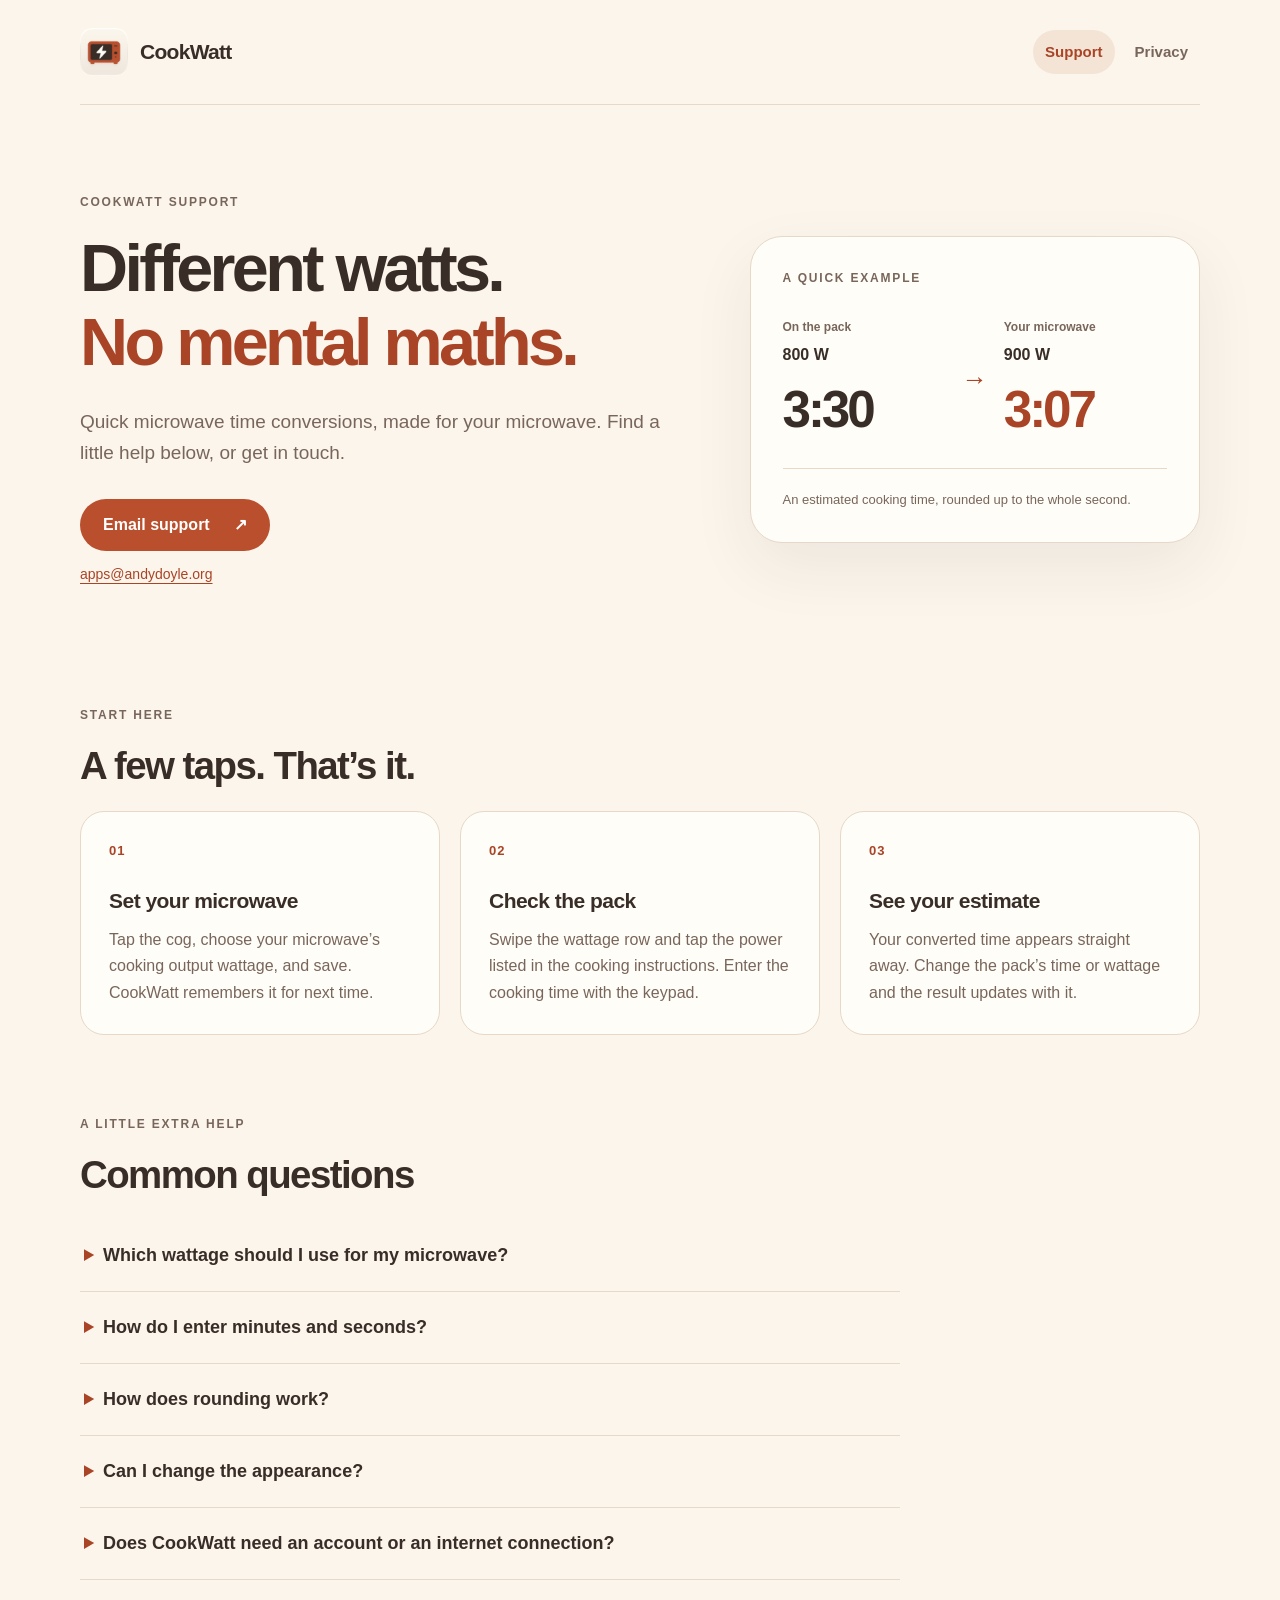
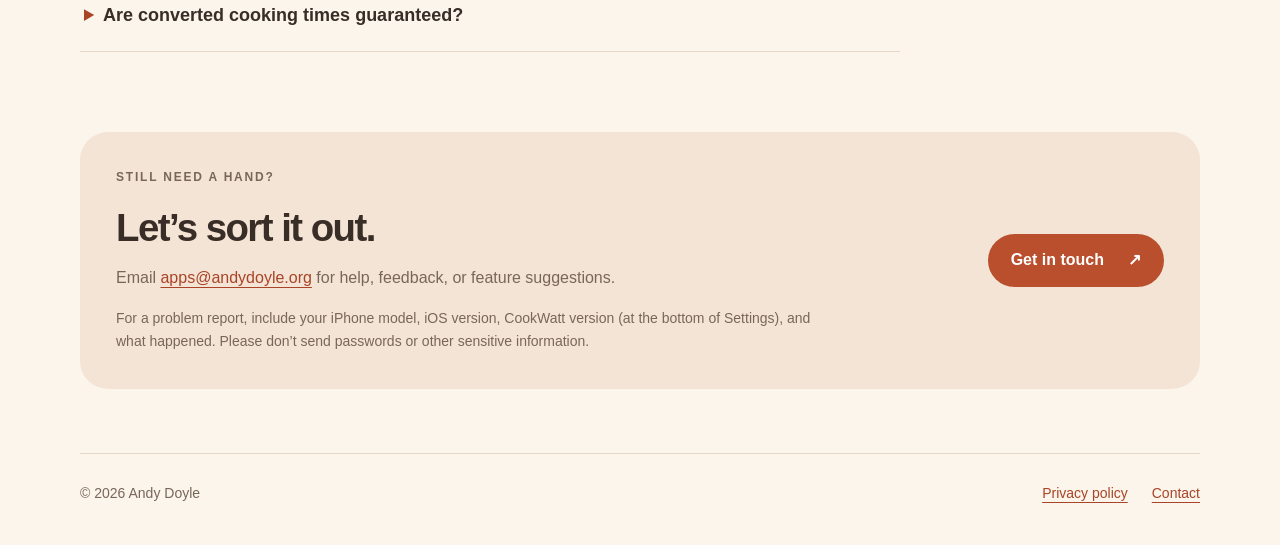
==== index.html @ 66868903 "Publish themed CookWatt support and privacy website Co-authored-by: Copilot <223556219+Copilot@users" ====
<!doctype html>
<html lang="en-GB">
  <head>
    <meta charset="utf-8">
    <meta name="viewport" content="width=device-width, initial-scale=1">
    <meta name="color-scheme" content="light dark">
    <meta name="description" content="Help with CookWatt, the simple iPhone microwave cooking-time converter. Usage tips, frequently asked questions, and email support.">
    <meta http-equiv="Content-Security-Policy" content="default-src 'self'; img-src 'self'; style-src 'self'; object-src 'none'; base-uri 'none'; form-action 'none'">
    <meta name="referrer" content="no-referrer">
    <title>CookWatt Support — Microwave times. Made simple.</title>
    <link rel="canonical" href="https://andymdoyle.github.io/CookWatt-support/">
    <link rel="icon" type="image/png" href="assets/icon-light.png">
    <link rel="icon" type="image/png" href="assets/icon-dark.png" media="(prefers-color-scheme: dark)">
    <link rel="stylesheet" href="styles.css">
  </head>
  <body>
    <a class="skip-link" href="#main">Skip to content</a>
    <header class="site-header">
      <a class="brand" href="./" aria-label="CookWatt support home">
        <picture>
          <source srcset="assets/icon-dark.png" media="(prefers-color-scheme: dark)">
          <img src="assets/icon-light.png" width="48" height="48" alt="">
        </picture>
        <span>CookWatt</span>
      </a>
      <nav aria-label="Main navigation">
        <a href="./" aria-current="page">Support</a>
        <a href="privacy.html">Privacy</a>
      </nav>
    </header>
    <main id="main">
      <section class="hero" aria-labelledby="hero-title">
        <div>
          <p class="eyebrow">CookWatt support</p>
          <h1 id="hero-title">Different watts.<span>No mental maths.</span></h1>
          <p class="intro">Quick microwave time conversions, made for your microwave. Find a little help below, or get in touch.</p>
          <a class="button" href="mailto:apps@andydoyle.org?subject=CookWatt%20support">Email support <span aria-hidden="true">↗</span></a>
          <p class="contact-address"><a href="mailto:apps@andydoyle.org">apps@andydoyle.org</a></p>
        </div>
        <aside class="example" aria-labelledby="example-title">
          <p class="eyebrow" id="example-title">A quick example</p>
          <div class="conversion">
            <dl>
              <dt>On the pack <span>800 W</span></dt>
              <dd>3:30</dd>
            </dl>
            <span class="conversion-arrow" aria-hidden="true">→</span>
            <dl>
              <dt>Your microwave <span>900 W</span></dt>
              <dd class="converted">3:07</dd>
            </dl>
          </div>
          <p class="example-note">An estimated cooking time, rounded up to the whole second.</p>
        </aside>
      </section>

      <section class="section" aria-labelledby="getting-started">
        <p class="eyebrow">Start here</p>
        <h2 id="getting-started">A few taps. That’s it.</h2>
        <div class="steps">
          <article class="card">
            <span class="step-number" aria-hidden="true">01</span>
            <h3>Set your microwave</h3>
            <p>Tap the cog, choose your microwave’s cooking output wattage, and save. CookWatt remembers it for next time.</p>
          </article>
          <article class="card">
            <span class="step-number" aria-hidden="true">02</span>
            <h3>Check the pack</h3>
            <p>Swipe the wattage row and tap the power listed in the cooking instructions. Enter the cooking time with the keypad.</p>
          </article>
          <article class="card">
            <span class="step-number" aria-hidden="true">03</span>
            <h3>See your estimate</h3>
            <p>Your converted time appears straight away. Change the pack’s time or wattage and the result updates with it.</p>
          </article>
        </div>
      </section>

      <section class="section faq" aria-labelledby="questions">
        <p class="eyebrow">A little extra help</p>
        <h2 id="questions">Common questions</h2>
        <details>
          <summary>Which wattage should I use for my microwave?</summary>
          <div class="answer"><p>Use the <strong>cooking output power</strong>, not the electrical input power. Check the label on the door, the appliance’s manual, or the manufacturer’s specifications. In Settings, choose a wattage button or enter a whole number between 100 and 3000 W.</p></div>
        </details>
        <details>
          <summary>How do I enter minutes and seconds?</summary>
          <div class="answer"><p>The last two digits are seconds. Type <strong>130 for 1 minute 30 seconds</strong>, <strong>200 for 2 minutes</strong>, or <strong>45 for 45 seconds</strong>. Use C to clear the time or backspace to remove the last digit.</p></div>
        </details>
        <details>
          <summary>How does rounding work?</summary>
          <div class="answer"><p>Open Settings and choose Round up or Round down. For example, a calculated time of 45.6 seconds becomes 46 seconds when rounding up, or 45 seconds when rounding down. Tap Save settings to apply your choice.</p></div>
        </details>
        <details>
          <summary>Can I change the appearance?</summary>
          <div class="answer"><p>Yes. In Settings, choose Light, Dark, or Follow system, then save. Follow system is the default and follows your iPhone’s appearance. The Home Screen icon’s appearance is controlled separately by iOS.</p></div>
        </details>
        <details>
          <summary>Does CookWatt need an account or an internet connection?</summary>
          <div class="answer"><p>No account is needed, and cooking-time calculations work offline. Your microwave wattage, rounding choice, and theme preference are saved on your device. See the <a href="privacy.html">privacy policy</a> for more detail.</p></div>
        </details>
        <details>
          <summary>Are converted cooking times guaranteed?</summary>
          <div class="answer"><p>No. CookWatt estimates a cooking time using the ratio between the pack’s wattage and your microwave’s wattage. Food, appliances, containers, and cooking programmes vary. Follow all other cooking instructions, including stirring and standing times, and check that food is piping hot throughout.</p></div>
        </details>
      </section>

      <section class="contact-panel section" aria-labelledby="contact">
        <div>
          <p class="eyebrow">Still need a hand?</p>
          <h2 id="contact">Let’s sort it out.</h2>
          <p>Email <a href="mailto:apps@andydoyle.org">apps@andydoyle.org</a> for help, feedback, or feature suggestions.</p>
          <p class="muted">For a problem report, include your iPhone model, iOS version, CookWatt version (at the bottom of Settings), and what happened. Please don’t send passwords or other sensitive information.</p>
        </div>
        <a class="button" href="mailto:apps@andydoyle.org?subject=CookWatt%20support">Get in touch <span aria-hidden="true">↗</span></a>
      </section>
    </main>
    <footer class="site-footer">
      <p>© 2026 Andy Doyle</p>
      <div><a href="privacy.html">Privacy policy</a><a href="mailto:apps@andydoyle.org">Contact</a></div>
    </footer>
  </body>
</html>
---- styles.css ----
:root {
  color-scheme: light dark;
  --background: #fbf5ec;
  --surface: #fffdf8;
  --text: #392d27;
  --secondary: #79665b;
  --accent: #b94f2d;
  --accent-text: #a94426;
  --on-accent: #ffffff;
  --soft: #f4e4d6;
  --border: #e7d8c8;
  --shadow: 0 24px 64px rgb(57 45 39 / 7%);
  font-family: -apple-system, BlinkMacSystemFont, "Segoe UI", sans-serif;
  font-size: 16px;
  line-height: 1.65;
  -webkit-text-size-adjust: 100%;
}

@media (prefers-color-scheme: dark) {
  :root {
    --background: #1e1916;
    --surface: #2c2420;
    --text: #f8eee4;
    --secondary: #c6b3a4;
    --accent: #f2ab85;
    --accent-text: #f2ab85;
    --on-accent: #2c1b14;
    --soft: #3d2b23;
    --border: #4b3a30;
    --shadow: 0 24px 64px rgb(0 0 0 / 12%);
  }
}

* {
  box-sizing: border-box;
}

body {
  margin: 0;
  background: var(--background);
  color: var(--text);
}

a {
  color: var(--accent-text);
  text-decoration-thickness: 1px;
  text-underline-offset: 4px;
}

a:hover {
  text-decoration-thickness: 2px;
}

:focus-visible {
  outline: 3px solid var(--accent);
  outline-offset: 5px;
  border-radius: 4px;
}

.skip-link {
  position: absolute;
  z-index: 2;
  top: 12px;
  left: 16px;
  padding: 12px 20px;
  background: var(--surface);
  transform: translateY(-160%);
}

.skip-link:focus {
  transform: translateY(0);
}

.site-header,
main,
.site-footer {
  width: min(1120px, calc(100% - 48px));
  margin-inline: auto;
}

.site-header {
  display: flex;
  justify-content: space-between;
  align-items: center;
  gap: 16px;
  padding-block: 28px;
  border-bottom: 1px solid var(--border);
}

.brand {
  display: inline-flex;
  align-items: center;
  gap: 12px;
  color: var(--text);
  font-size: 21px;
  font-weight: 750;
  letter-spacing: -0.7px;
  text-decoration: none;
}

.brand picture,
.brand img {
  display: block;
  flex-shrink: 0;
}

nav {
  display: flex;
  gap: 8px;
}

nav a {
  display: inline-flex;
  align-items: center;
  min-height: 44px;
  padding: 8px 12px;
  color: var(--secondary);
  text-decoration: none;
  font-size: 15px;
  font-weight: 600;
}

nav a[aria-current="page"] {
  border-radius: 999px;
  background: var(--soft);
  color: var(--accent-text);
}

h1,
h2,
h3,
p,
dl,
dd {
  margin: 0;
}

h1,
h2,
h3 {
  line-height: 1.12;
  text-wrap: balance;
}

h1 {
  font-size: clamp(2.5rem, 5.2vw, 4.5rem);
  font-weight: 750;
  letter-spacing: -0.055em;
}

h1 span {
  display: block;
  color: var(--accent-text);
}

h2 {
  margin-bottom: 24px;
  font-size: clamp(1.8rem, 3vw, 2.6rem);
  letter-spacing: -0.04em;
}

h3 {
  margin-bottom: 14px;
  font-size: 21px;
  letter-spacing: -0.025em;
}

.eyebrow {
  margin-bottom: 18px;
  color: var(--secondary);
  font-size: 12px;
  font-weight: 700;
  letter-spacing: 1.8px;
  text-transform: uppercase;
}

.hero {
  display: grid;
  grid-template-columns: 1.15fr 0.85fr;
  align-items: center;
  gap: 60px;
  padding-block: 88px 40px;
}

.intro {
  max-width: 620px;
  margin-top: 26px;
  color: var(--secondary);
  font-size: 19px;
  line-height: 1.65;
}

.button {
  display: inline-flex;
  justify-content: center;
  align-items: center;
  gap: 24px;
  min-height: 52px;
  margin-top: 30px;
  padding: 13px 23px;
  border-radius: 999px;
  background: var(--accent);
  color: var(--on-accent);
  font-weight: 650;
  text-decoration: none;
}

.button:hover {
  box-shadow: var(--shadow);
}

.contact-address {
  margin-top: 12px;
  font-size: 14px;
}

.example {
  padding: 32px;
  border: 1px solid var(--border);
  border-radius: 32px;
  background: var(--surface);
  box-shadow: var(--shadow);
}

.conversion {
  display: grid;
  grid-template-columns: 1fr auto 1fr;
  align-items: center;
  gap: 16px;
  margin-top: 30px;
}

.conversion dt {
  color: var(--secondary);
  font-size: 12px;
  font-weight: 600;
}

.conversion dt span {
  display: block;
  margin-top: 4px;
  color: var(--text);
  font-size: 16px;
}

.conversion dd {
  margin-top: 10px;
  font-size: clamp(2.4rem, 4vw, 3.5rem);
  font-weight: 650;
  line-height: 1.2;
  letter-spacing: -0.06em;
  font-variant-numeric: tabular-nums;
}

.conversion-arrow,
.converted {
  color: var(--accent-text);
}

.conversion-arrow {
  font-size: 26px;
}

.example-note {
  margin-top: 28px;
  padding-top: 20px;
  border-top: 1px solid var(--border);
  color: var(--secondary);
  font-size: 13px;
}

.section {
  margin-top: 80px;
}

.steps {
  display: grid;
  grid-template-columns: repeat(3, 1fr);
  gap: 20px;
}

.card {
  padding: 28px;
  border: 1px solid var(--border);
  border-radius: 24px;
  background: var(--surface);
}

.step-number {
  display: block;
  margin-bottom: 28px;
  color: var(--accent-text);
  font-size: 13px;
  font-weight: 700;
  letter-spacing: 1px;
}

.card p,
.answer,
.contact-panel p {
  color: var(--secondary);
}

.faq {
  max-width: 820px;
}

details {
  border-bottom: 1px solid var(--border);
}

summary {
  padding: 22px 4px;
  font-size: 18px;
  font-weight: 600;
  line-height: 1.5;
  cursor: pointer;
}

summary::marker {
  color: var(--accent-text);
}

.answer {
  padding: 0 4px 24px;
}

.contact-panel {
  display: flex;
  align-items: center;
  justify-content: space-between;
  gap: 40px;
  padding: 36px;
  border-radius: 28px;
  background: var(--soft);
}

.contact-panel > div {
  max-width: 720px;
}

.contact-panel h2 {
  margin-bottom: 16px;
}

.contact-panel .button {
  flex-shrink: 0;
  margin: 0;
}

.contact-panel .muted {
  margin-top: 16px;
  font-size: 14px;
}

.muted {
  color: var(--secondary);
}

.site-footer {
  display: flex;
  flex-wrap: wrap;
  justify-content: space-between;
  gap: 20px;
  margin-top: 64px;
  padding-block: 28px 40px;
  border-top: 1px solid var(--border);
  color: var(--secondary);
  font-size: 14px;
}

.site-footer > div {
  display: flex;
  flex-wrap: wrap;
  gap: 24px;
}

.policy {
  max-width: 780px;
}

.policy-header {
  padding-top: 72px;
}

.policy h1 {
  font-size: clamp(2.5rem, 5vw, 3.8rem);
}

.policy-header .muted {
  margin-top: 24px;
  font-size: 14px;
}

.privacy-summary,
.policy-contact {
  margin-top: 40px;
  padding: 28px;
  border-radius: 24px;
  background: var(--soft);
}

.privacy-summary p + p {
  margin-top: 8px;
}

.policy section {
  margin-top: 40px;
}

.policy h2 {
  margin-bottom: 14px;
  font-size: 25px;
  line-height: 1.3;
  letter-spacing: -0.025em;
}

.policy section p + p {
  margin-top: 16px;
}

.policy section p {
  color: var(--secondary);
}

@media (max-width: 820px) {
  .hero {
    grid-template-columns: 1fr;
    gap: 36px;
    padding-top: 52px;
  }

  .example {
    max-width: 520px;
  }

  .steps {
    grid-template-columns: 1fr;
  }

  .step-number {
    margin-bottom: 16px;
  }

  .contact-panel {
    align-items: flex-start;
    flex-direction: column;
    gap: 24px;
  }
}

@media (max-width: 420px) {
  .site-header,
  main,
  .site-footer {
    width: calc(100% - 32px);
  }

  .site-header {
    gap: 8px;
    padding-block: 20px;
  }

  .brand {
    gap: 8px;
    font-size: 19px;
  }

  .brand img {
    width: 40px;
    height: 40px;
  }

  nav {
    gap: 0;
  }

  nav a {
    padding-inline: 8px;
    font-size: 14px;
  }

  .section {
    margin-top: 56px;
  }

  .example,
  .card,
  .contact-panel,
  .privacy-summary,
  .policy-contact {
    padding: 24px;
  }

  .conversion {
    gap: 12px;
  }

  .policy-header {
    padding-top: 48px;
  }
}
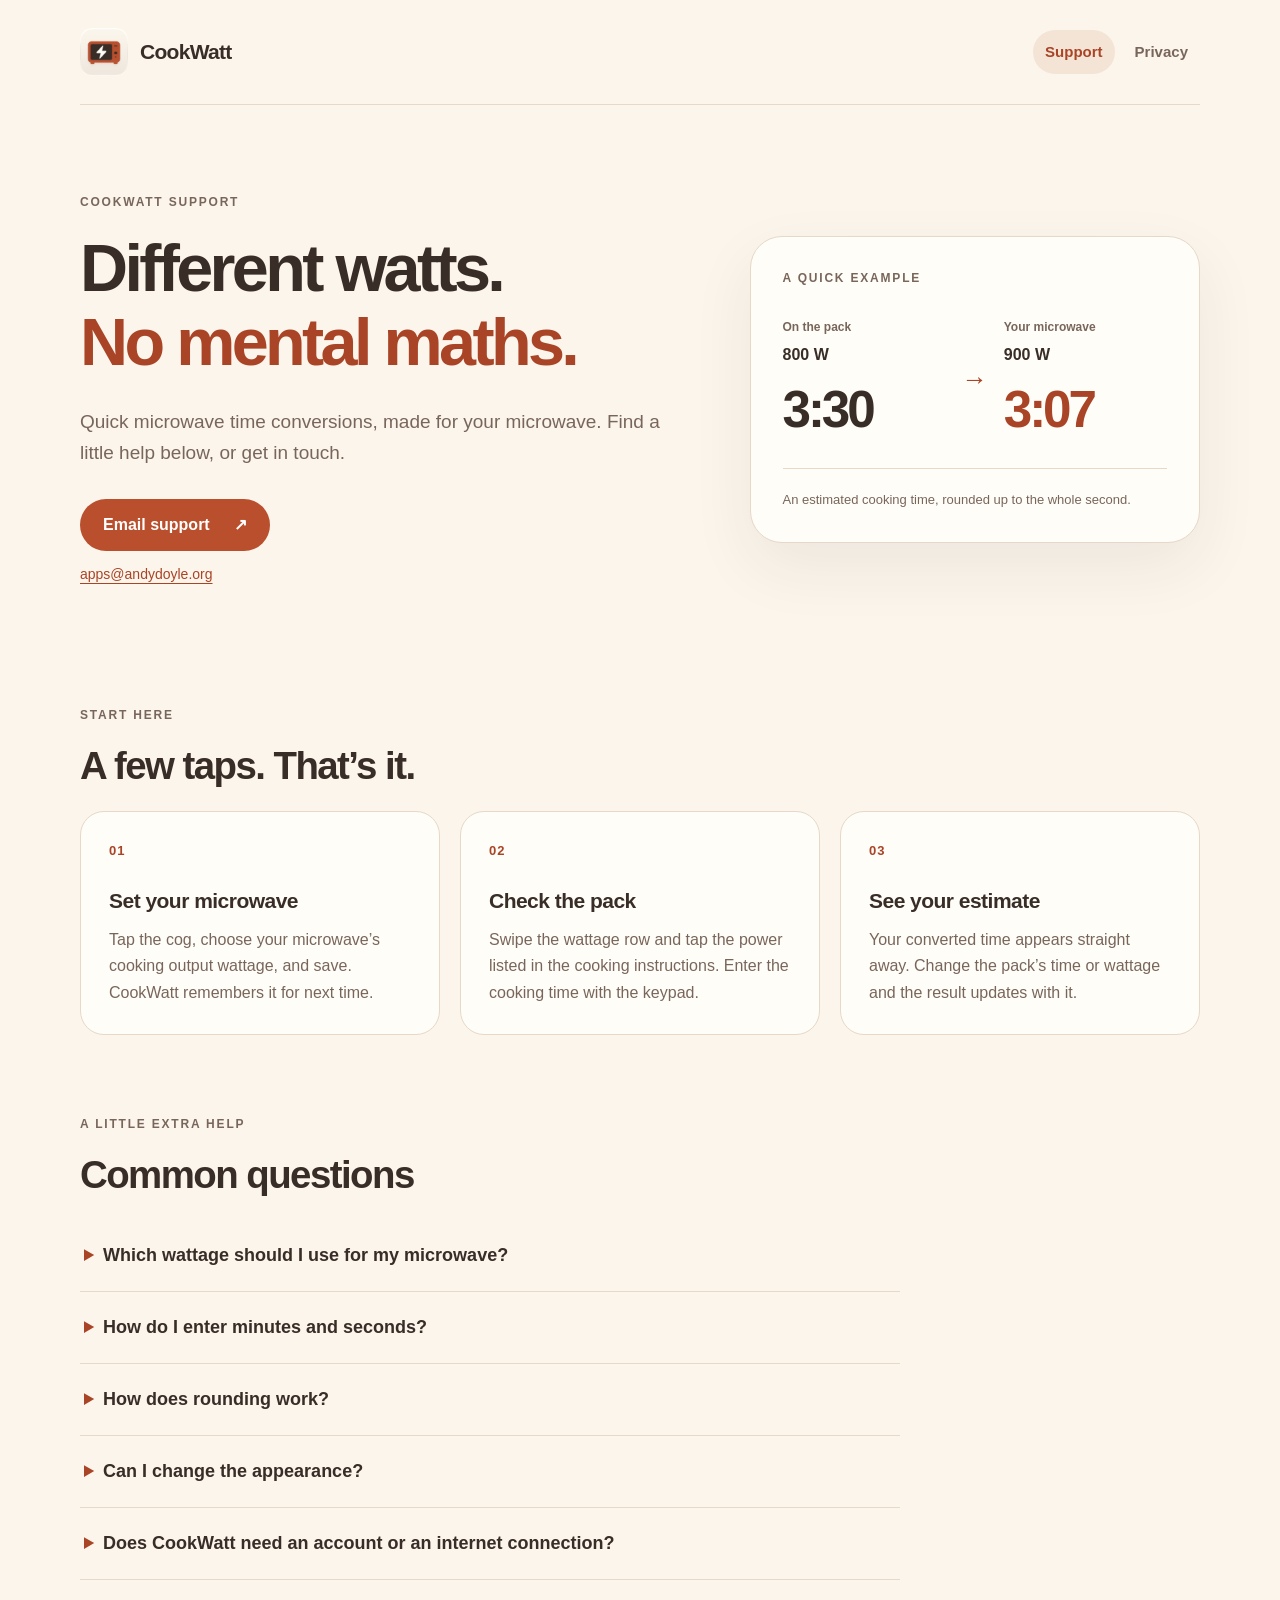
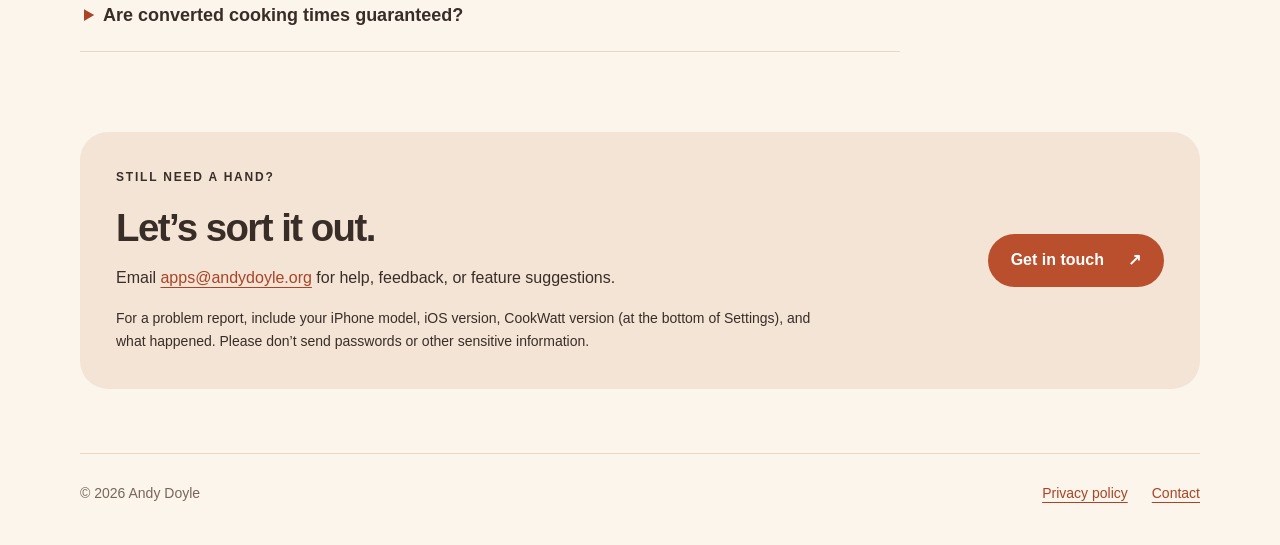
==== commit d19af94d: "Polish static pages and enforce accessible text contrast Co-authored-by: Copilot <223556219+Copilot@" ====
--- a/index.html
+++ b/index.html
@@ -1,25 +1,42 @@
 <!doctype html>
 <html lang="en-GB">
   <head>
-    <meta charset="utf-8">
-    <meta name="viewport" content="width=device-width, initial-scale=1">
-    <meta name="color-scheme" content="light dark">
-    <meta name="description" content="Help with CookWatt, the simple iPhone microwave cooking-time converter. Usage tips, frequently asked questions, and email support.">
-    <meta http-equiv="Content-Security-Policy" content="default-src 'self'; img-src 'self'; style-src 'self'; object-src 'none'; base-uri 'none'; form-action 'none'">
-    <meta name="referrer" content="no-referrer">
+    <meta charset="utf-8" />
+    <meta name="viewport" content="width=device-width, initial-scale=1" />
+    <meta name="color-scheme" content="light dark" />
+    <meta
+      name="description"
+      content="Help with CookWatt, the simple iPhone microwave cooking-time converter. Usage tips, frequently asked questions, and email support."
+    />
+    <meta
+      http-equiv="Content-Security-Policy"
+      content="default-src 'self'; img-src 'self'; style-src 'self'; object-src 'none'; base-uri 'none'; form-action 'none'"
+    />
+    <meta name="referrer" content="no-referrer" />
     <title>CookWatt Support — Microwave times. Made simple.</title>
-    <link rel="canonical" href="https://andymdoyle.github.io/CookWatt-support/">
-    <link rel="icon" type="image/png" href="assets/icon-light.png">
-    <link rel="icon" type="image/png" href="assets/icon-dark.png" media="(prefers-color-scheme: dark)">
-    <link rel="stylesheet" href="styles.css">
+    <link
+      rel="canonical"
+      href="https://andymdoyle.github.io/CookWatt-support/"
+    />
+    <link rel="icon" type="image/png" href="assets/icon-light.png" />
+    <link
+      rel="icon"
+      type="image/png"
+      href="assets/icon-dark.png"
+      media="(prefers-color-scheme: dark)"
+    />
+    <link rel="stylesheet" href="styles.css" />
   </head>
   <body>
     <a class="skip-link" href="#main">Skip to content</a>
     <header class="site-header">
       <a class="brand" href="./" aria-label="CookWatt support home">
         <picture>
-          <source srcset="assets/icon-dark.png" media="(prefers-color-scheme: dark)">
-          <img src="assets/icon-light.png" width="48" height="48" alt="">
+          <source
+            srcset="assets/icon-dark.png"
+            media="(prefers-color-scheme: dark)"
+          />
+          <img src="assets/icon-light.png" width="48" height="48" alt="" />
         </picture>
         <span>CookWatt</span>
       </a>
@@ -33,9 +50,18 @@
         <div>
           <p class="eyebrow">CookWatt support</p>
           <h1 id="hero-title">Different watts.<span>No mental maths.</span></h1>
-          <p class="intro">Quick microwave time conversions, made for your microwave. Find a little help below, or get in touch.</p>
-          <a class="button" href="mailto:apps@andydoyle.org?subject=CookWatt%20support">Email support <span aria-hidden="true">↗</span></a>
-          <p class="contact-address"><a href="mailto:apps@andydoyle.org">apps@andydoyle.org</a></p>
+          <p class="intro">
+            Quick microwave time conversions, made for your microwave. Find a
+            little help below, or get in touch.
+          </p>
+          <a
+            class="button"
+            href="mailto:apps@andydoyle.org?subject=CookWatt%20support"
+            >Email support <span aria-hidden="true">↗</span></a
+          >
+          <p class="contact-address">
+            <a href="mailto:apps@andydoyle.org">apps@andydoyle.org</a>
+          </p>
         </div>
         <aside class="example" aria-labelledby="example-title">
           <p class="eyebrow" id="example-title">A quick example</p>
@@ -50,7 +76,9 @@
               <dd class="converted">3:07</dd>
             </dl>
           </div>
-          <p class="example-note">An estimated cooking time, rounded up to the whole second.</p>
+          <p class="example-note">
+            An estimated cooking time, rounded up to the whole second.
+          </p>
         </aside>
       </section>
 
@@ -61,17 +89,26 @@
           <article class="card">
             <span class="step-number" aria-hidden="true">01</span>
             <h3>Set your microwave</h3>
-            <p>Tap the cog, choose your microwave’s cooking output wattage, and save. CookWatt remembers it for next time.</p>
+            <p>
+              Tap the cog, choose your microwave’s cooking output wattage, and
+              save. CookWatt remembers it for next time.
+            </p>
           </article>
           <article class="card">
             <span class="step-number" aria-hidden="true">02</span>
             <h3>Check the pack</h3>
-            <p>Swipe the wattage row and tap the power listed in the cooking instructions. Enter the cooking time with the keypad.</p>
+            <p>
+              Swipe the wattage row and tap the power listed in the cooking
+              instructions. Enter the cooking time with the keypad.
+            </p>
           </article>
           <article class="card">
             <span class="step-number" aria-hidden="true">03</span>
             <h3>See your estimate</h3>
-            <p>Your converted time appears straight away. Change the pack’s time or wattage and the result updates with it.</p>
+            <p>
+              Your converted time appears straight away. Change the pack’s time
+              or wattage and the result updates with it.
+            </p>
           </article>
         </div>
       </section>
@@ -81,27 +118,72 @@
         <h2 id="questions">Common questions</h2>
         <details>
           <summary>Which wattage should I use for my microwave?</summary>
-          <div class="answer"><p>Use the <strong>cooking output power</strong>, not the electrical input power. Check the label on the door, the appliance’s manual, or the manufacturer’s specifications. In Settings, choose a wattage button or enter a whole number between 100 and 3000 W.</p></div>
+          <div class="answer">
+            <p>
+              Use the <strong>cooking output power</strong>, not the electrical
+              input power. Check the label on the door, the appliance’s manual,
+              or the manufacturer’s specifications. In Settings, choose a
+              wattage button or enter a whole number between 100 and 3000 W.
+            </p>
+          </div>
         </details>
         <details>
           <summary>How do I enter minutes and seconds?</summary>
-          <div class="answer"><p>The last two digits are seconds. Type <strong>130 for 1 minute 30 seconds</strong>, <strong>200 for 2 minutes</strong>, or <strong>45 for 45 seconds</strong>. Use C to clear the time or backspace to remove the last digit.</p></div>
+          <div class="answer">
+            <p>
+              The last two digits are seconds. Type
+              <strong>130 for 1 minute 30 seconds</strong>,
+              <strong>200 for 2 minutes</strong>, or
+              <strong>45 for 45 seconds</strong>. Use C to clear the time or
+              backspace to remove the last digit.
+            </p>
+          </div>
         </details>
         <details>
           <summary>How does rounding work?</summary>
-          <div class="answer"><p>Open Settings and choose Round up or Round down. For example, a calculated time of 45.6 seconds becomes 46 seconds when rounding up, or 45 seconds when rounding down. Tap Save settings to apply your choice.</p></div>
+          <div class="answer">
+            <p>
+              Open Settings and choose Round up or Round down. For example, a
+              calculated time of 45.6 seconds becomes 46 seconds when rounding
+              up, or 45 seconds when rounding down. Tap Save settings to apply
+              your choice.
+            </p>
+          </div>
         </details>
         <details>
           <summary>Can I change the appearance?</summary>
-          <div class="answer"><p>Yes. In Settings, choose Light, Dark, or Follow system, then save. Follow system is the default and follows your iPhone’s appearance. The Home Screen icon’s appearance is controlled separately by iOS.</p></div>
-        </details>
-        <details>
-          <summary>Does CookWatt need an account or an internet connection?</summary>
-          <div class="answer"><p>No account is needed, and cooking-time calculations work offline. Your microwave wattage, rounding choice, and theme preference are saved on your device. See the <a href="privacy.html">privacy policy</a> for more detail.</p></div>
+          <div class="answer">
+            <p>
+              Yes. In Settings, choose Light, Dark, or Follow system, then save.
+              Follow system is the default and follows your iPhone’s appearance.
+              The Home Screen icon’s appearance is controlled separately by iOS.
+            </p>
+          </div>
+        </details>
+        <details>
+          <summary>
+            Does CookWatt need an account or an internet connection?
+          </summary>
+          <div class="answer">
+            <p>
+              No account is needed, and cooking-time calculations work offline.
+              Your microwave wattage, rounding choice, and theme preference are
+              saved on your device. See the
+              <a href="privacy.html">privacy policy</a> for more detail.
+            </p>
+          </div>
         </details>
         <details>
           <summary>Are converted cooking times guaranteed?</summary>
-          <div class="answer"><p>No. CookWatt estimates a cooking time using the ratio between the pack’s wattage and your microwave’s wattage. Food, appliances, containers, and cooking programmes vary. Follow all other cooking instructions, including stirring and standing times, and check that food is piping hot throughout.</p></div>
+          <div class="answer">
+            <p>
+              No. CookWatt estimates a cooking time using the ratio between the
+              pack’s wattage and your microwave’s wattage. Food, appliances,
+              containers, and cooking programmes vary. Follow all other cooking
+              instructions, including stirring and standing times, and check
+              that food is piping hot throughout.
+            </p>
+          </div>
         </details>
       </section>
 
@@ -109,15 +191,29 @@
         <div>
           <p class="eyebrow">Still need a hand?</p>
           <h2 id="contact">Let’s sort it out.</h2>
-          <p>Email <a href="mailto:apps@andydoyle.org">apps@andydoyle.org</a> for help, feedback, or feature suggestions.</p>
-          <p class="muted">For a problem report, include your iPhone model, iOS version, CookWatt version (at the bottom of Settings), and what happened. Please don’t send passwords or other sensitive information.</p>
+          <p>
+            Email <a href="mailto:apps@andydoyle.org">apps@andydoyle.org</a> for
+            help, feedback, or feature suggestions.
+          </p>
+          <p class="muted">
+            For a problem report, include your iPhone model, iOS version,
+            CookWatt version (at the bottom of Settings), and what happened.
+            Please don’t send passwords or other sensitive information.
+          </p>
         </div>
-        <a class="button" href="mailto:apps@andydoyle.org?subject=CookWatt%20support">Get in touch <span aria-hidden="true">↗</span></a>
+        <a
+          class="button"
+          href="mailto:apps@andydoyle.org?subject=CookWatt%20support"
+          >Get in touch <span aria-hidden="true">↗</span></a
+        >
       </section>
     </main>
     <footer class="site-footer">
       <p>© 2026 Andy Doyle</p>
-      <div><a href="privacy.html">Privacy policy</a><a href="mailto:apps@andydoyle.org">Contact</a></div>
+      <div>
+        <a href="privacy.html">Privacy policy</a
+        ><a href="mailto:apps@andydoyle.org">Contact</a>
+      </div>
     </footer>
   </body>
 </html>
--- a/styles.css
+++ b/styles.css
@@ -296,9 +296,12 @@
 }
 
 .card p,
-.answer,
+.answer {
+  color: var(--secondary);
+}
+
 .contact-panel p {
-  color: var(--secondary);
+  color: var(--text);
 }
 
 .faq {
